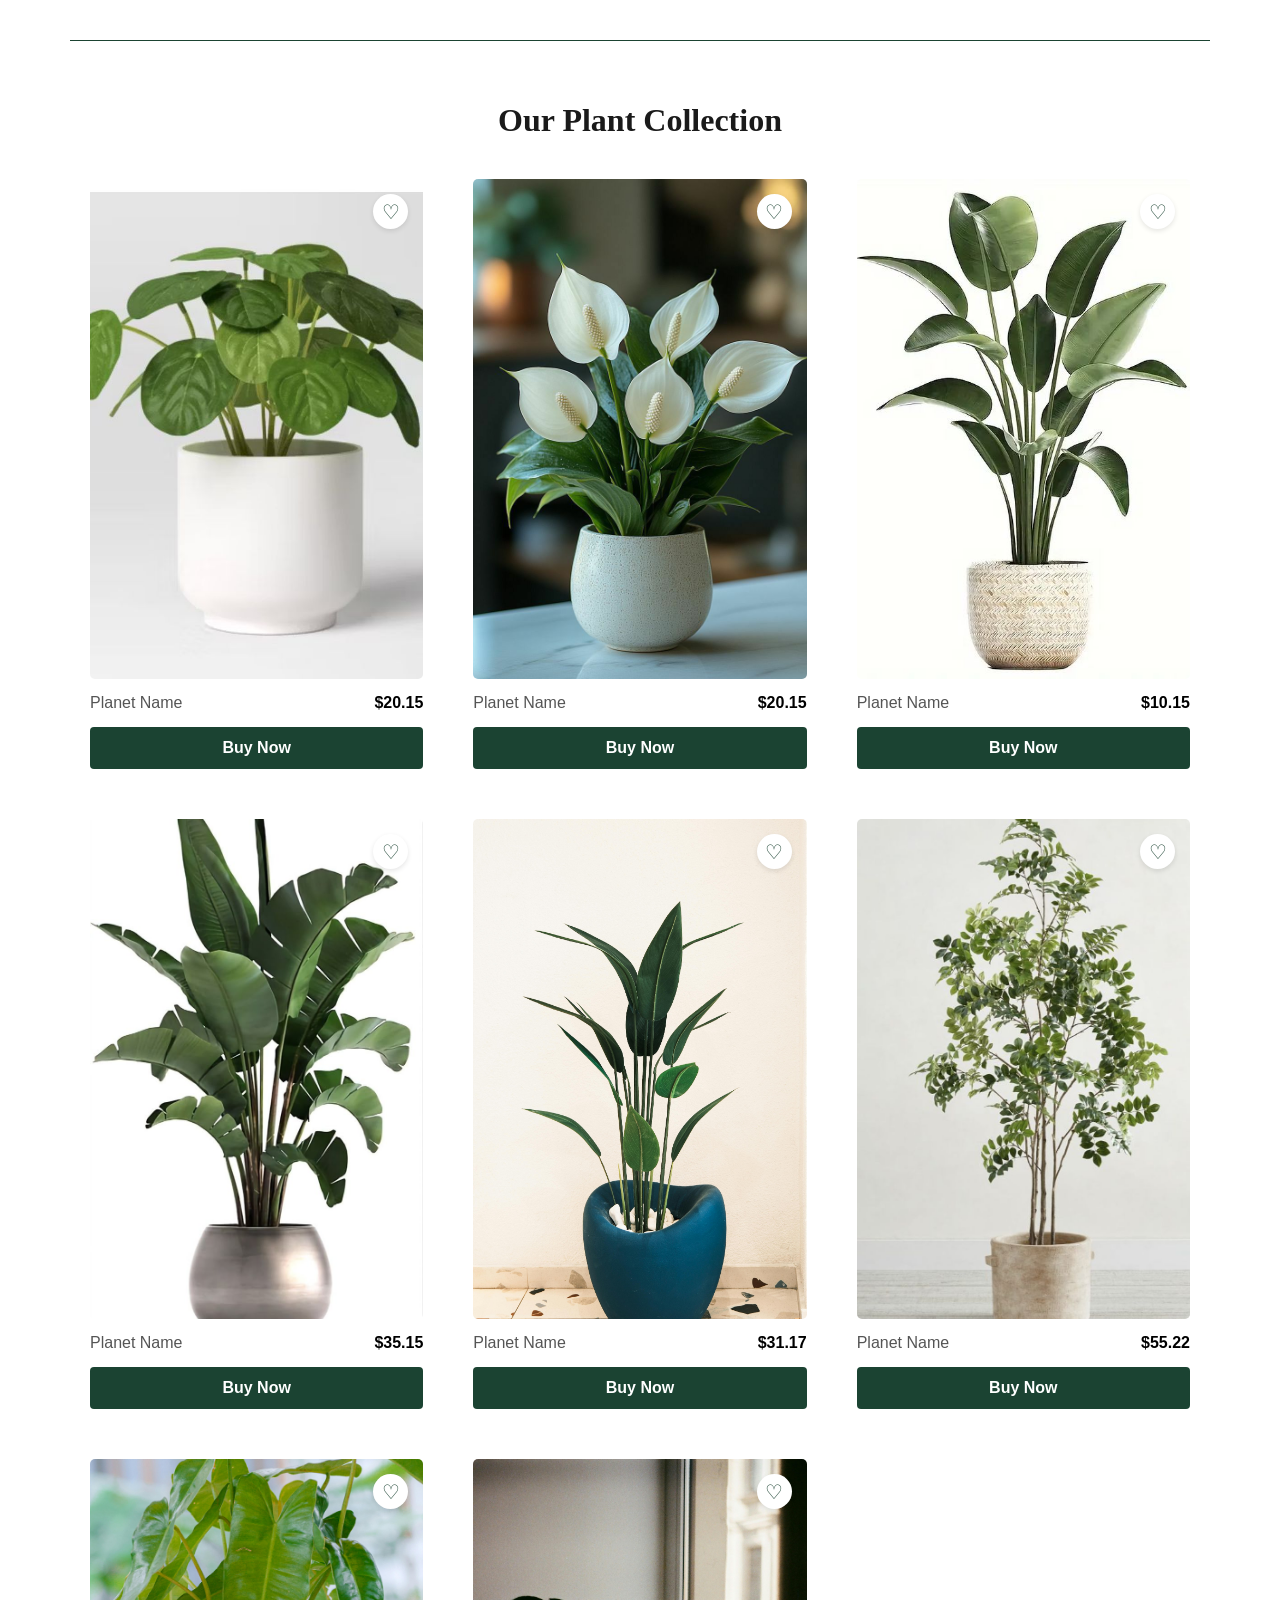
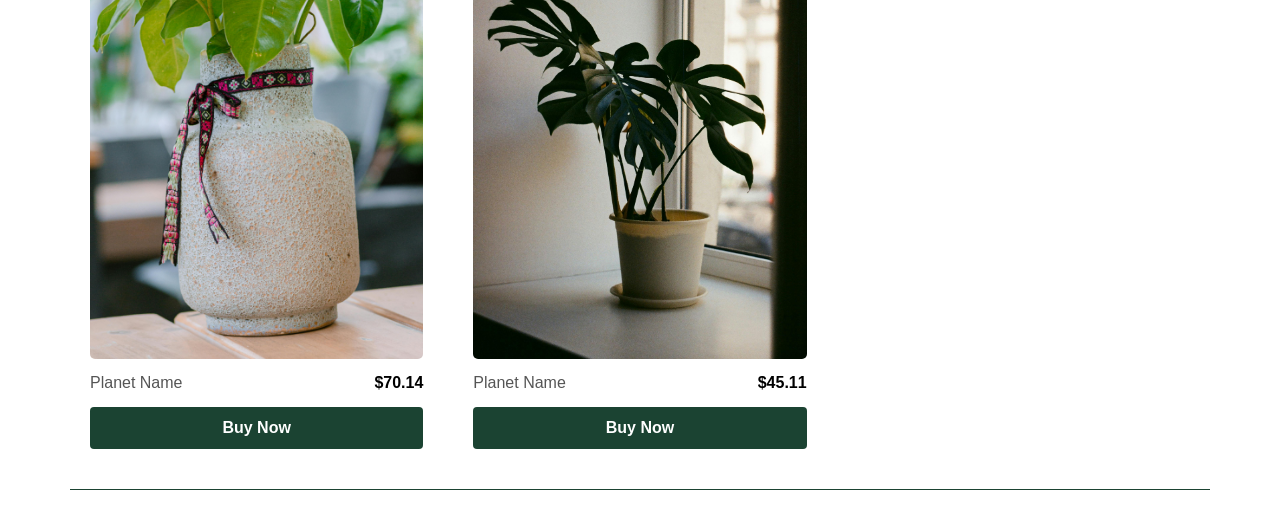
==== all-plants.html @ 33ee334b "BASMALA's part" ====
<!DOCTYPE html>
<html lang="en">
<head>
    <meta charset="UTF-8">
    <meta name="viewport" content="width=device-width, initial-scale=1.0">
    <title>All Plants - Plant Store</title>
    <style>
        body {
            font-family: 'Times New Roman', Times, serif;
            margin: 0;
            padding: 0;
            background-color: #fff;
        }

        
        .container {
            max-width: 1100px;
            margin: 40px auto; 
            padding: 40px 20px;
            border-top: 1px solid #1b4332;
            border-bottom: 1px solid #1b4332;
        }

        .section-title {
            text-align: center;
            font-size: 32px;
            margin-bottom: 40px;
            color: #1a1a1a;
        }

        
        .products-grid {
            display: grid;
            grid-template-columns: repeat(3, 1fr); 
            gap: 50px; 
        }

        .product-card {
            display: flex;
            flex-direction: column;
        }

        .image-box {
    position: relative;
    width: 100%;
    height: 500px; 
    background-color: #f9f9f9;
    border-radius: 5px;
    overflow: hidden;
}

.image-box img {
    width: 100%;
    height: 100%;
    object-fit: cover; 
    object-position: center; 
}

        .heart-icon {
            position: absolute;
            top: 15px;
            right: 15px;
            background: white;
            border-radius: 50%;
            width: 35px;
            height: 35px;
            display: flex;
            align-items: center;
            justify-content: center;
            box-shadow: 0 2px 5px rgba(0,0,0,0.1);
            color: #1b4332;
            text-decoration: none;
            font-size: 20px;
        }

        .info {
            display: flex;
            justify-content: space-between;
            padding: 15px 0;
            font-size: 16px;
            color: #555;
            font-family: Arial, sans-serif;
        }

        .price {
            font-weight: bold;
            color: #000;
        }

        .buy-now {
            background-color: #1b4332;
            color: white;
            text-align: center;
            padding: 12px;
            text-decoration: none;
            border-radius: 4px;
            font-family: Arial, sans-serif;
            font-weight: bold;
            transition: 0.3s;
        }

        .buy-now:hover {
            background-color: #2d5a44;
        }

        
        @media (max-width: 1024px) {
            .products-grid {
                grid-template-columns: repeat(2, 1fr); 
                gap: 30px;
            }
        }

        @media (max-width: 600px) {
            .products-grid {
                grid-template-columns: 1fr; 
            }
        }
    </style>
</head>
<body>

<div class="container">
    <h1 class="section-title">Our Plant Collection</h1>

    <div class="products-grid">
        
        
        <div class="product-card">
            <div class="image-box">
                <img src="Images/download (12).jpg" alt="plant">
                <a href="#" class="heart-icon">♡</a>
            </div>
            <div class="info">
                <span>Planet Name</span>
                <span class="price">$20.15</span>
            </div>
            <a href="#" class="buy-now">Buy Now</a>
        </div>

        <!-- كارت 2 -->
        <div class="product-card">
            <div class="image-box">
                <img src="Images/download (5).jpg" alt="plant">
                <a href="#" class="heart-icon">♡</a>
            </div>
            <div class="info">
                <span>Planet Name</span>
                <span class="price">$20.15</span>
            </div>
            <a href="#" class="buy-now">Buy Now</a>
        </div>

        <!-- كارت 3 -->
        <div class="product-card">
            <div class="image-box">
                <img src="Images/download (1).jpg" alt="plant">
                <a href="#" class="heart-icon">♡</a>
            </div>
            <div class="info">
                <span>Planet Name</span>
                <span class="price">$10.15</span>
            </div>
            <a href="#" class="buy-now">Buy Now</a>
        </div>

        <!-- كارت 4 -->
        <div class="product-card">
            <div class="image-box">
                <img src="Images/download (6).jpg" alt="plant">
                <a href="#" class="heart-icon">♡</a>
            </div>
            <div class="info">
                <span>Planet Name</span>
                <span class="price">$35.15</span>
            </div>
            <a href="#" class="buy-now">Buy Now</a>
        </div>

        <div class="product-card">
            <div class="image-box">
                <img src="Images/pexels-ebahir-32106613 (1).jpg" alt="plant">
                <a href="#" class="heart-icon">♡</a>
            </div>
            <div class="info">
                <span>Planet Name</span>
                <span class="price">$31.17</span>
            </div>
            <a href="#" class="buy-now">Buy Now</a>
        </div>
        <div class="product-card">
            <div class="image-box">
                <img src="Images/download (9).jpg" alt="plant">
                <a href="#" class="heart-icon">♡</a>
            </div>
            <div class="info">
                <span>Planet Name</span>
                <span class="price">$55.22</span>
            </div>
            <a href="#" class="buy-now">Buy Now</a>
        </div>
        <div class="product-card">
            <div class="image-box">
                <img src="Images/pexels-nguy-n-ti-n-th-nh-2150376175-31990201.jpg" alt="plant">
                <a href="#" class="heart-icon">♡</a>
            </div>
            <div class="info">
                <span>Planet Name</span>
                <span class="price">$70.14</span>
            </div>
            <a href="#" class="buy-now">Buy Now</a>
        </div>
        <div class="product-card">
            <div class="image-box">
                <img src="Images/pexels-elgolovchenko-10922365.jpg" alt="plant">
                <a href="#" class="heart-icon">♡</a>
            </div>
            <div class="info">
                <span>Planet Name</span>
                <span class="price">$45.11</span>
            </div>
            <a href="#" class="buy-now">Buy Now</a>
        </div>

    </div>
</div>

</body>
</html>
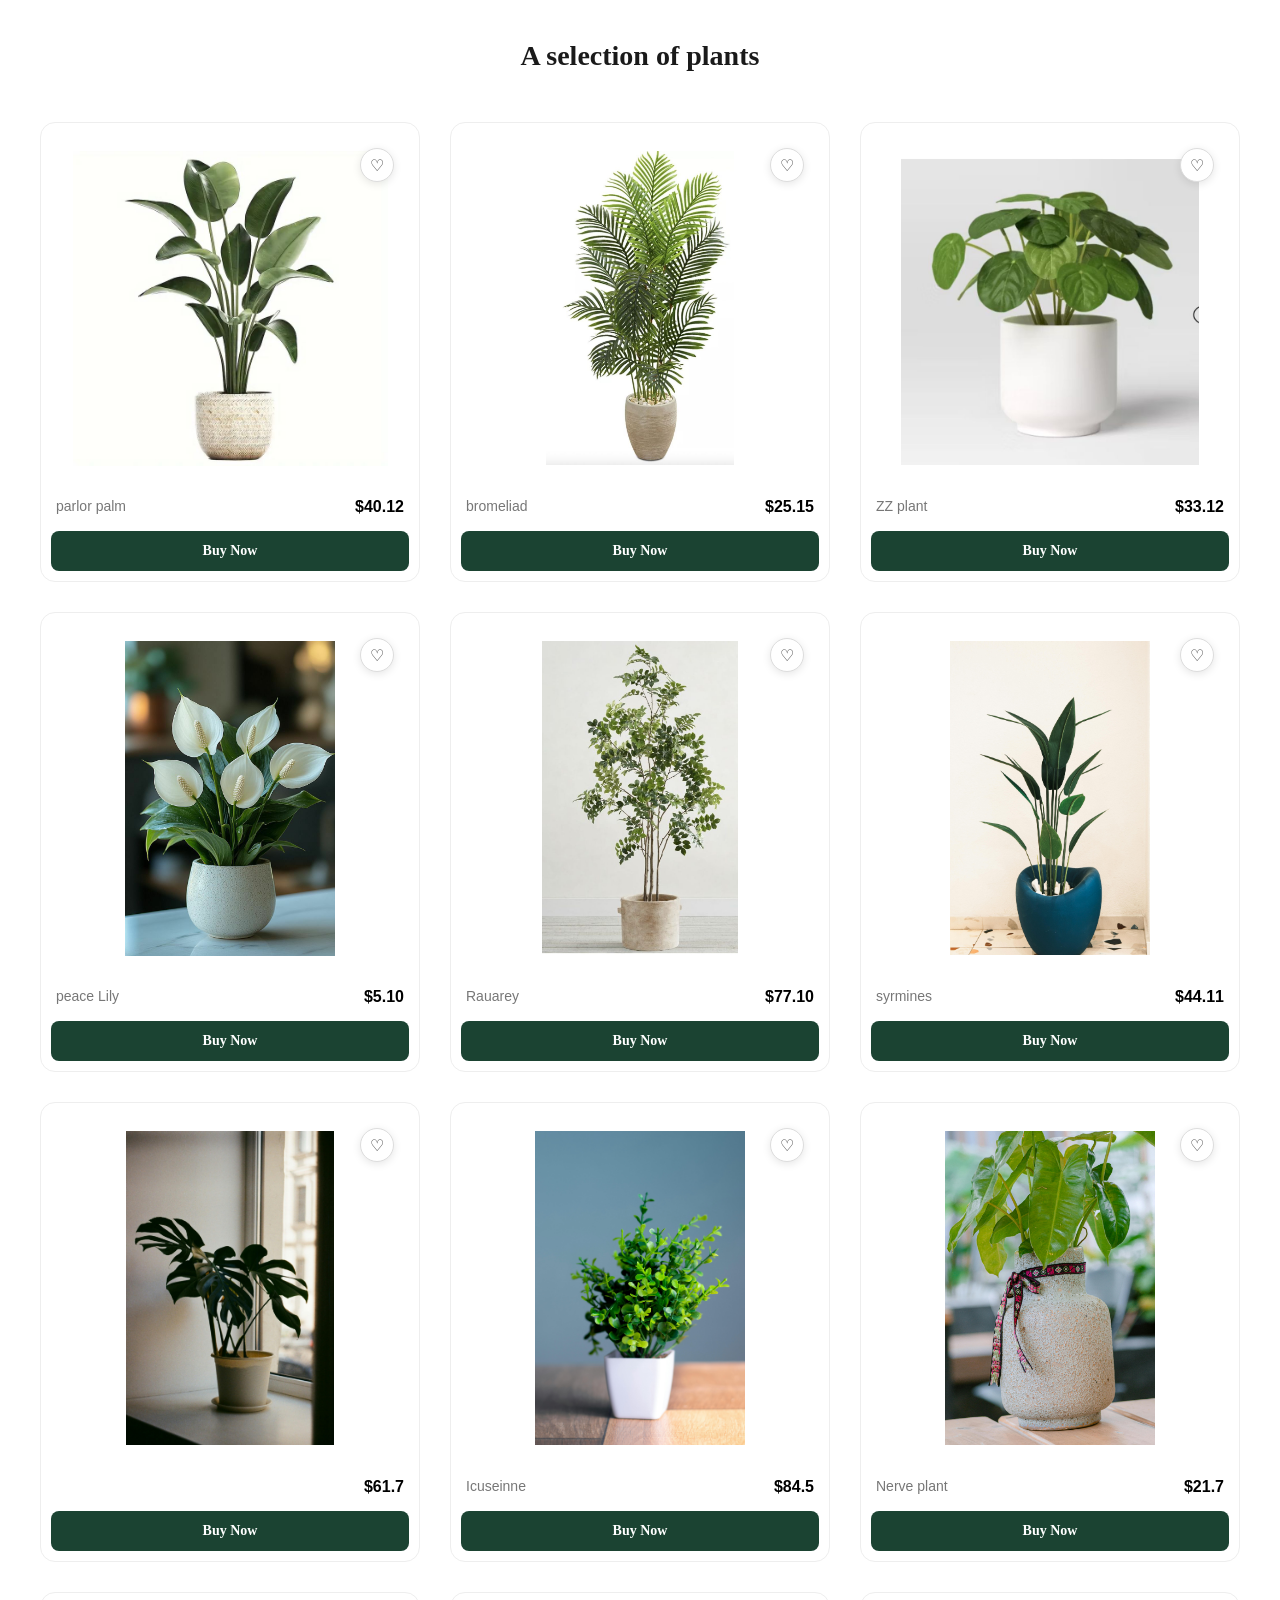
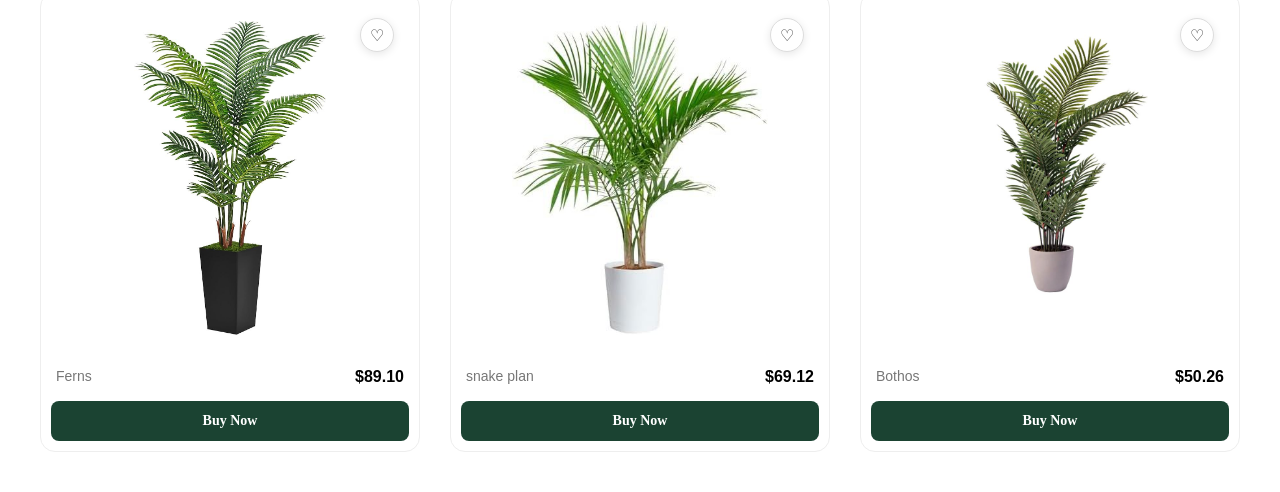
==== commit b263b821: "Plant section" ====
--- a/all-plants.html
+++ b/all-plants.html
@@ -1,60 +1,61 @@
 <!DOCTYPE html>
 <html lang="en">
+
 <head>
     <meta charset="UTF-8">
     <meta name="viewport" content="width=device-width, initial-scale=1.0">
     <title>All Plants - Plant Store</title>
     <style>
-        body {
-            font-family: 'Times New Roman', Times, serif;
-            margin: 0;
-            padding: 0;
-            background-color: #fff;
-        }
-
-        
         .container {
-            max-width: 1100px;
-            margin: 40px auto; 
-            padding: 40px 20px;
-            border-top: 1px solid #1b4332;
-            border-bottom: 1px solid #1b4332;
+            max-width: 1200px;
+            margin: 40px auto;
+            padding: 0 20px;
+            border: none;
         }
 
         .section-title {
             text-align: center;
-            font-size: 32px;
-            margin-bottom: 40px;
+            font-size: 28px;
+            font-weight: bold;
+            margin-bottom: 50px;
             color: #1a1a1a;
         }
 
-        
         .products-grid {
             display: grid;
-            grid-template-columns: repeat(3, 1fr); 
-            gap: 50px; 
+            grid-template-columns: repeat(3, 1fr);
+            gap: 30px;
         }
 
         .product-card {
+            border: 1px solid #eee;
+            border-radius: 15px;
+            overflow: hidden;
             display: flex;
             flex-direction: column;
+            background: #fff;
+            padding: 10px;
+            
+           
         }
 
         .image-box {
-    position: relative;
-    width: 100%;
-    height: 500px; 
-    background-color: #f9f9f9;
-    border-radius: 5px;
-    overflow: hidden;
-}
-
-.image-box img {
-    width: 100%;
-    height: 100%;
-    object-fit: cover; 
-    object-position: center; 
-}
+            position: relative;
+            width: 100%;
+            height: 350px;
+            border-radius: 10px;
+            overflow: hidden;
+            background-color: #fff;
+            display: flex;
+            justify-content: center;
+            align-items: center;
+        }
+
+        .image-box img {
+            max-width: 90%;
+            max-height: 90%;
+            object-fit: contain;
+        }
 
         .heart-icon {
             position: absolute;
@@ -62,168 +63,207 @@
             right: 15px;
             background: white;
             border-radius: 50%;
-            width: 35px;
-            height: 35px;
+            width: 32px;
+            height: 32px;
             display: flex;
             align-items: center;
             justify-content: center;
-            box-shadow: 0 2px 5px rgba(0,0,0,0.1);
-            color: #1b4332;
+            box-shadow: 0 2px 8px rgba(0, 0, 0, 0.1);
+            color: #333;
             text-decoration: none;
-            font-size: 20px;
+            font-size: 16px;
+            border: 1px solid #ddd;
         }
 
         .info {
             display: flex;
             justify-content: space-between;
-            padding: 15px 0;
-            font-size: 16px;
-            color: #555;
+            padding: 15px 5px;
             font-family: Arial, sans-serif;
         }
 
-        .price {
+        .info span {
+            color: #777;
+            font-size: 14px;
+        }
+
+        .info .price {
             font-weight: bold;
             color: #000;
+            font-size: 16px;
         }
 
         .buy-now {
             background-color: #1b4332;
             color: white;
             text-align: center;
-            padding: 12px;
+            padding: 12px 0;
             text-decoration: none;
-            border-radius: 4px;
-            font-family: Arial, sans-serif;
+            border-radius: 8px;
             font-weight: bold;
-            transition: 0.3s;
-        }
-
-        .buy-now:hover {
-            background-color: #2d5a44;
-        }
-
-        
-        @media (max-width: 1024px) {
-            .products-grid {
-                grid-template-columns: repeat(2, 1fr); 
-                gap: 30px;
-            }
-        }
-
-        @media (max-width: 600px) {
-            .products-grid {
-                grid-template-columns: 1fr; 
-            }
+            font-size: 14px;
+            margin-top: auto;
         }
     </style>
 </head>
 <body>
-
-<div class="container">
-    <h1 class="section-title">Our Plant Collection</h1>
+    <div class="container">
+    <h2 class="section-title">A selection of plants</h2>
 
     <div class="products-grid">
+
+        <!-- كارت 1 -->
+        <div class="product-card">
+            <div class="image-box">
+                <img src="Images/download (1).jpg" alt="Money plant">
+                <a href="#" class="heart-icon">♡</a>
+            </div>
+            <div class="info">
+                <span>parlor palm</span>
+                <span class="price">$40.12</span>
+            </div>
+            <a href="#" class="buy-now">Buy Now</a>
+        </div>
+
+        <!-- كارت 2 -->
+        <div class="product-card">
+            <div class="image-box">
+                <img src="Images/download (11).jpg" alt="Areca palm">
+                <a href="#" class="heart-icon">♡</a>
+            </div>
+            <div class="info">
+                <span>bromeliad</span>
+                <span class="price">$25.15</span>
+            </div>
+            <a href="#" class="buy-now">Buy Now</a>
+        </div>
+
+        <!-- كارت 3 -->
+        <div class="product-card">
+            <div class="image-box">
+                <img src="Images/download (12).jpg" alt="Bamboo plant">
+                <a href="#" class="heart-icon">♡</a>
+            </div>
+            <div class="info">
+                <span>ZZ plant</span>
+                <span class="price">$33.12</span>
+            </div>
+            <a href="#" class="buy-now">Buy Now</a>
+        </div>
+
+        <!-- كارت 4 -->
+        <div class="product-card">
+            <div class="image-box">
+                <img src="Images/download (5).jpg" alt="peace lily">
+                <a href="#" class="heart-icon">♡</a>
+            </div>
+            <div class="info">
+                <span>peace Lily</span>
+                <span class="price">$5.10</span>
+            </div>
+            <a href="#" class="buy-now">Buy Now</a>
+        </div>
+
+        <!-- كارت 5 -->
         
-        
-        <div class="product-card">
-            <div class="image-box">
-                <img src="Images/download (12).jpg" alt="plant">
-                <a href="#" class="heart-icon">♡</a>
-            </div>
-            <div class="info">
-                <span>Planet Name</span>
-                <span class="price">$20.15</span>
-            </div>
-            <a href="#" class="buy-now">Buy Now</a>
-        </div>
-
-        <!-- كارت 2 -->
-        <div class="product-card">
-            <div class="image-box">
-                <img src="Images/download (5).jpg" alt="plant">
-                <a href="#" class="heart-icon">♡</a>
-            </div>
-            <div class="info">
-                <span>Planet Name</span>
-                <span class="price">$20.15</span>
-            </div>
-            <a href="#" class="buy-now">Buy Now</a>
-        </div>
-
-        <!-- كارت 3 -->
-        <div class="product-card">
-            <div class="image-box">
-                <img src="Images/download (1).jpg" alt="plant">
-                <a href="#" class="heart-icon">♡</a>
-            </div>
-            <div class="info">
-                <span>Planet Name</span>
-                <span class="price">$10.15</span>
-            </div>
-            <a href="#" class="buy-now">Buy Now</a>
-        </div>
-
-        <!-- كارت 4 -->
-        <div class="product-card">
-            <div class="image-box">
-                <img src="Images/download (6).jpg" alt="plant">
-                <a href="#" class="heart-icon">♡</a>
-            </div>
-            <div class="info">
-                <span>Planet Name</span>
-                <span class="price">$35.15</span>
-            </div>
-            <a href="#" class="buy-now">Buy Now</a>
-        </div>
-
-        <div class="product-card">
-            <div class="image-box">
-                <img src="Images/pexels-ebahir-32106613 (1).jpg" alt="plant">
-                <a href="#" class="heart-icon">♡</a>
-            </div>
-            <div class="info">
-                <span>Planet Name</span>
-                <span class="price">$31.17</span>
-            </div>
-            <a href="#" class="buy-now">Buy Now</a>
-        </div>
-        <div class="product-card">
-            <div class="image-box">
-                <img src="Images/download (9).jpg" alt="plant">
-                <a href="#" class="heart-icon">♡</a>
-            </div>
-            <div class="info">
-                <span>Planet Name</span>
-                <span class="price">$55.22</span>
-            </div>
-            <a href="#" class="buy-now">Buy Now</a>
-        </div>
-        <div class="product-card">
-            <div class="image-box">
-                <img src="Images/pexels-nguy-n-ti-n-th-nh-2150376175-31990201.jpg" alt="plant">
-                <a href="#" class="heart-icon">♡</a>
-            </div>
-            <div class="info">
-                <span>Planet Name</span>
-                <span class="price">$70.14</span>
-            </div>
-            <a href="#" class="buy-now">Buy Now</a>
-        </div>
-        <div class="product-card">
-            <div class="image-box">
-                <img src="Images/pexels-elgolovchenko-10922365.jpg" alt="plant">
-                <a href="#" class="heart-icon">♡</a>
-            </div>
-            <div class="info">
-                <span>Planet Name</span>
-                <span class="price">$45.11</span>
+        <div class="product-card">
+            <div class="image-box">
+                <img src="Images/download (9).jpg" alt="Ferns">
+                <a href="#" class="heart-icon">♡</a>
+            </div>
+            <div class="info">
+                <span>Rauarey</span>
+                <span class="price">$77.10</span>
+            </div>
+            <a href="#" class="buy-now">Buy Now</a>
+        </div>
+        <!-- كارت 6 -->
+        <div class="product-card">
+            <div class="image-box">
+                <img src="Images/pexels-ebahir-32106613 (1).jpg" alt="Ferns">
+                <a href="#" class="heart-icon">♡</a>
+            </div>
+            <div class="info">
+                <span>syrmines</span>
+                <span class="price">$44.11</span>
+            </div>
+            <a href="#" class="buy-now">Buy Now</a>
+        </div>
+        <!-- كارت7 -->
+        <div class="product-card">
+            <div class="image-box">
+                <img src="Images/pexels-elgolovchenko-10922365.jpg" alt="Ferns">
+                <a href="#" class="heart-icon">♡</a>
+            </div>
+            <div class="info">
+                <span></span>
+                <span class="price">$61.7</span>
+            </div>
+            <a href="#" class="buy-now">Buy Now</a>
+        </div>
+        <!-- كارت8 -->
+        <div class="product-card">
+            <div class="image-box">
+                <img src="Images/pexels-mysara-hassan-116278479-30661701.jpg" alt="Ferns">
+                <a href="#" class="heart-icon">♡</a>
+            </div>
+            <div class="info">
+                <span>Icuseinne</span>
+                <span class="price">$84.5</span>
+            </div>
+            <a href="#" class="buy-now">Buy Now</a>
+        </div>
+        <!-- كارت 9 -->
+        <div class="product-card">
+            <div class="image-box">
+                <img src="Images/pexels-nguy-n-ti-n-th-nh-2150376175-31990201.jpg" alt="Ferns">
+                <a href="#" class="heart-icon">♡</a>
+            </div>
+            <div class="info">
+                <span>Nerve plant</span>
+                <span class="price">$21.7</span>
+            </div>
+            <a href="#" class="buy-now">Buy Now</a>
+        </div>
+        <!-- كارت 10 -->
+        <div class="product-card">
+            <div class="image-box">
+                <img src="Images/ASTIDY Artificial Palm Tree 5FT - Fake Tree with Black Tall Planter - Faux Tropical Areca Floor Plant in Pot - Artificial Silk Plant for Home Office Living Room Decor Indoor.jpg" alt="Ferns">
+                <a href="#" class="heart-icon">♡</a>
+            </div>
+            <div class="info">
+                <span>Ferns</span>
+                <span class="price">$89.10</span>
+            </div>
+            <a href="#" class="buy-now">Buy Now</a>
+        </div>
+        <!-- كارت 11 -->
+        <div class="product-card">
+            <div class="image-box">
+                <img src="Images/Costa Farms Majesty Palm Live Plant, Spring Decor, Giftable Plant Item, Indoor and Outdoor Live Palm Tree, Potted in Natural Pot, Tropical Patio, 3-4 Feet Tall.jpg" alt="Ferns">
+                <a href="#" class="heart-icon">♡</a>
+            </div>
+            <div class="info">
+                <span>snake plan</span>
+                <span class="price">$69.12</span>
+            </div>
+            <a href="#" class="buy-now">Buy Now</a>
+        </div>
+        <!-- كارت 6 -->
+        <div class="product-card">
+            <div class="image-box">
+                <img src="Images/download (8).jpg" alt="Bothos">
+                <a href="#" class="heart-icon">♡</a>
+            </div>
+            <div class="info">
+                <span>Bothos</span>
+                <span class="price">$50.26</span>
             </div>
             <a href="#" class="buy-now">Buy Now</a>
         </div>
 
     </div>
+
 </div>
-
 </body>
 </html>
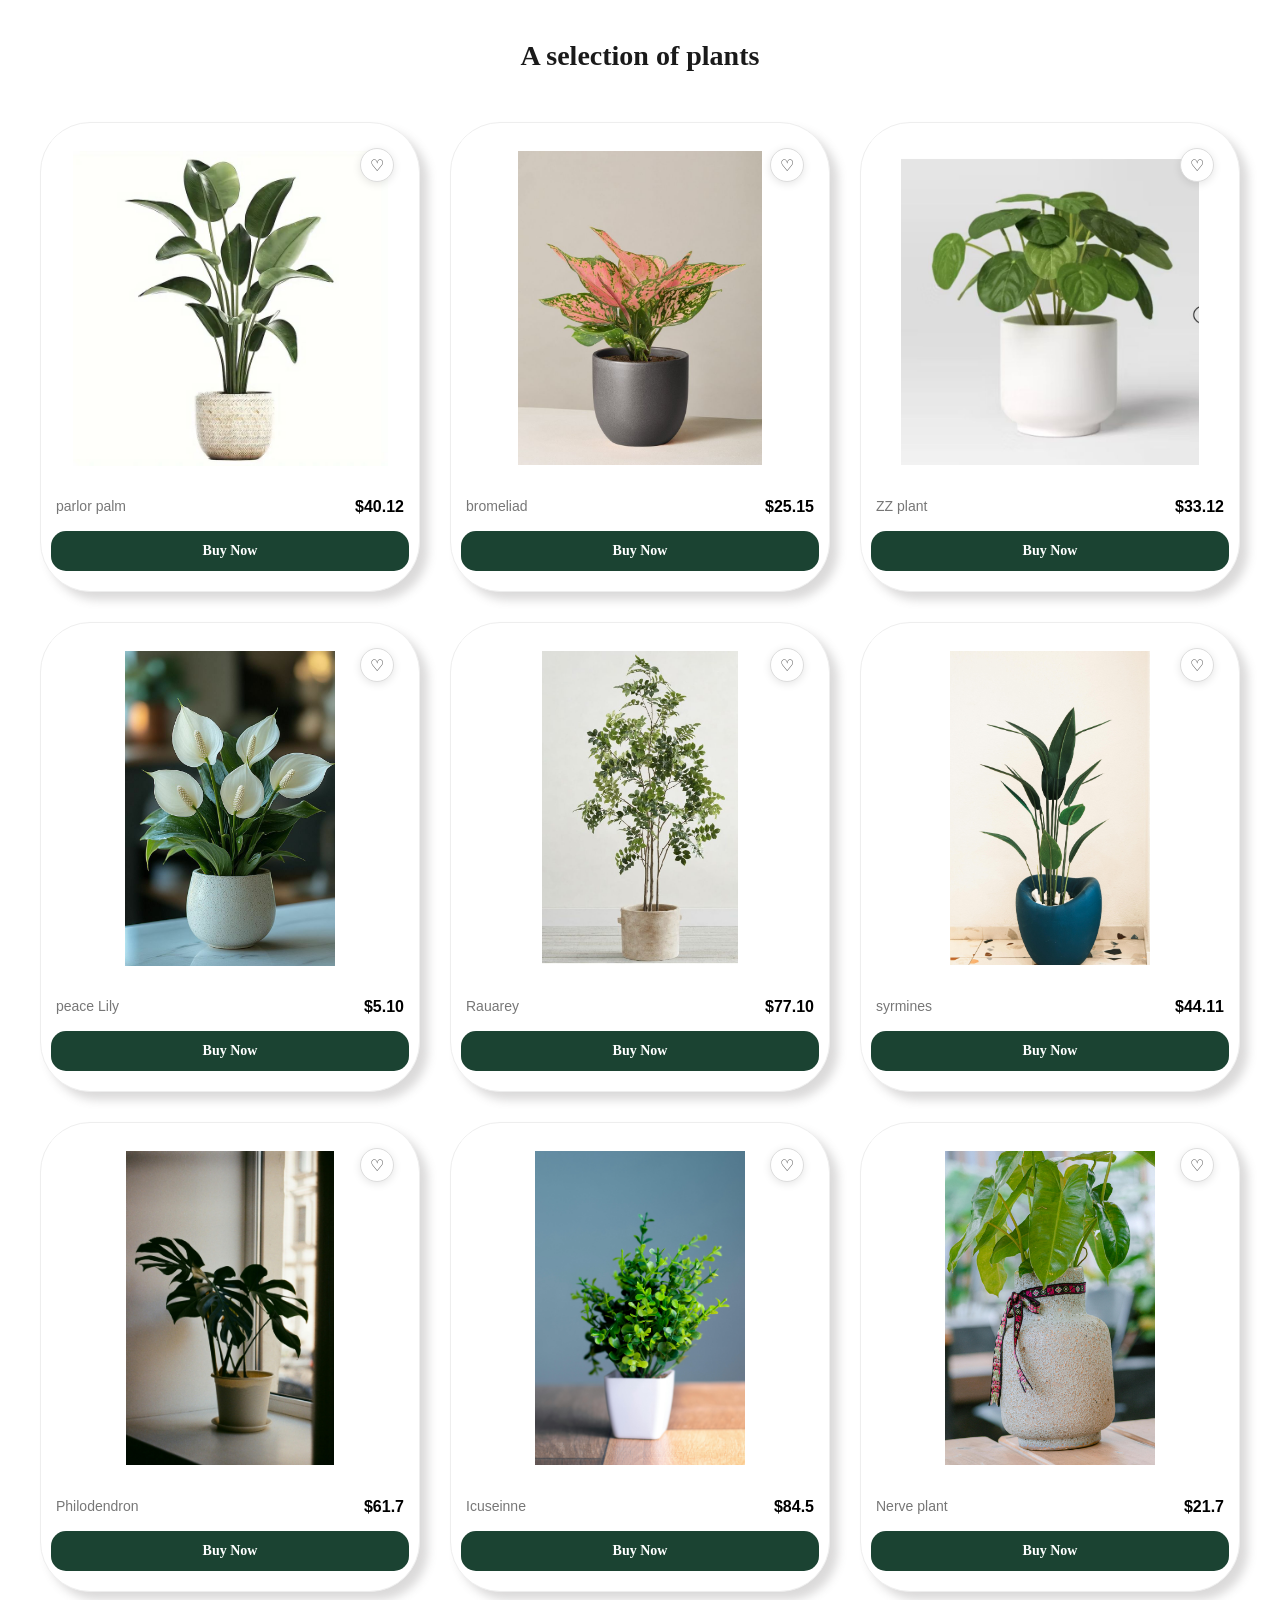
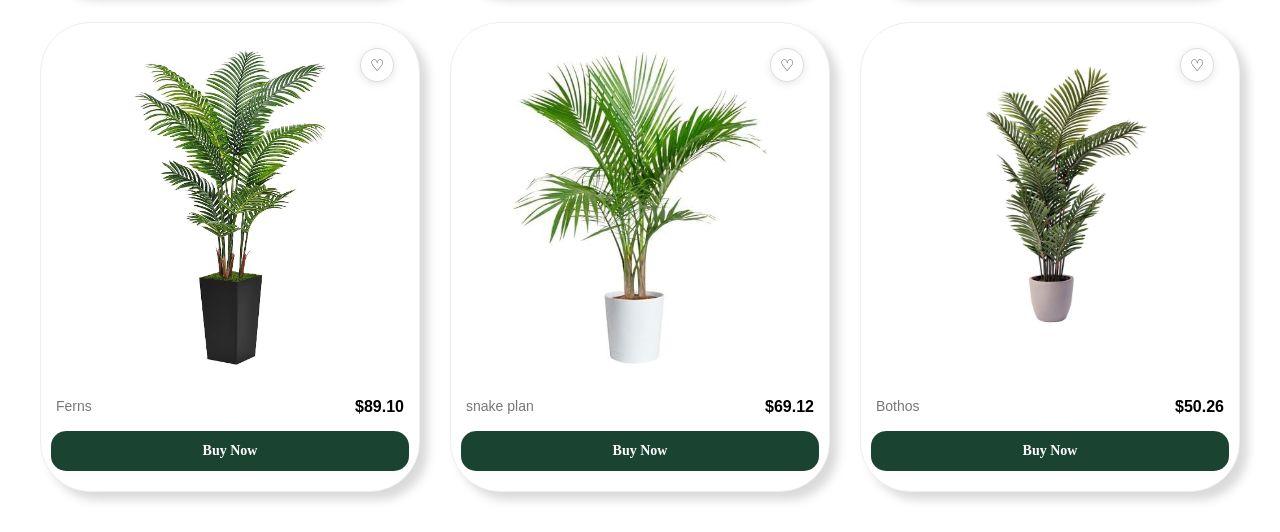
==== commit 8ec85690: "Handling the heart reaction" ====
--- a/all-plants.html
+++ b/all-plants.html
@@ -4,266 +4,168 @@
 <head>
     <meta charset="UTF-8">
     <meta name="viewport" content="width=device-width, initial-scale=1.0">
-    <title>All Plants - Plant Store</title>
-    <style>
-        .container {
-            max-width: 1200px;
-            margin: 40px auto;
-            padding: 0 20px;
-            border: none;
-        }
+    <title>Greenora</title>
+    <link rel="icon" type="Images/png" href="Images/logo2.png">
+    <link rel="stylesheet" href="CSS/See-all.css">
 
-        .section-title {
-            text-align: center;
-            font-size: 28px;
-            font-weight: bold;
-            margin-bottom: 50px;
-            color: #1a1a1a;
-        }
+</head>
 
-        .products-grid {
-            display: grid;
-            grid-template-columns: repeat(3, 1fr);
-            gap: 30px;
-        }
-
-        .product-card {
-            border: 1px solid #eee;
-            border-radius: 15px;
-            overflow: hidden;
-            display: flex;
-            flex-direction: column;
-            background: #fff;
-            padding: 10px;
-            
-           
-        }
-
-        .image-box {
-            position: relative;
-            width: 100%;
-            height: 350px;
-            border-radius: 10px;
-            overflow: hidden;
-            background-color: #fff;
-            display: flex;
-            justify-content: center;
-            align-items: center;
-        }
-
-        .image-box img {
-            max-width: 90%;
-            max-height: 90%;
-            object-fit: contain;
-        }
-
-        .heart-icon {
-            position: absolute;
-            top: 15px;
-            right: 15px;
-            background: white;
-            border-radius: 50%;
-            width: 32px;
-            height: 32px;
-            display: flex;
-            align-items: center;
-            justify-content: center;
-            box-shadow: 0 2px 8px rgba(0, 0, 0, 0.1);
-            color: #333;
-            text-decoration: none;
-            font-size: 16px;
-            border: 1px solid #ddd;
-        }
-
-        .info {
-            display: flex;
-            justify-content: space-between;
-            padding: 15px 5px;
-            font-family: Arial, sans-serif;
-        }
-
-        .info span {
-            color: #777;
-            font-size: 14px;
-        }
-
-        .info .price {
-            font-weight: bold;
-            color: #000;
-            font-size: 16px;
-        }
-
-        .buy-now {
-            background-color: #1b4332;
-            color: white;
-            text-align: center;
-            padding: 12px 0;
-            text-decoration: none;
-            border-radius: 8px;
-            font-weight: bold;
-            font-size: 14px;
-            margin-top: auto;
-        }
-    </style>
-</head>
 <body>
     <div class="container">
-    <h2 class="section-title">A selection of plants</h2>
+        <h2 class="section-title">A selection of plants</h2>
 
-    <div class="products-grid">
+        <div class="products-grid">
 
-        <!-- كارت 1 -->
-        <div class="product-card">
-            <div class="image-box">
-                <img src="Images/download (1).jpg" alt="Money plant">
-                <a href="#" class="heart-icon">♡</a>
+            <div class="product-card">
+                <div class="image-box">
+                    <img src="Images/download (1).jpg" alt="Money plant">
+                    <a href="#" class="heart-icon">♡</a>
+                </div>
+                <div class="info">
+                    <span>parlor palm</span>
+                    <span class="price">$40.12</span>
+                </div>
+                <a href="#" class="buy-now">Buy Now</a>
             </div>
-            <div class="info">
-                <span>parlor palm</span>
-                <span class="price">$40.12</span>
+
+            <div class="product-card">
+                <div class="image-box">
+                    <img src="Images/photo_6043938053098769749_y.jpg" alt="Areca palm">
+                    <a href="#" class="heart-icon">♡</a>
+                </div>
+                <div class="info">
+                    <span>bromeliad</span>
+                    <span class="price">$25.15</span>
+                </div>
+                <a href="#" class="buy-now">Buy Now</a>
             </div>
-            <a href="#" class="buy-now">Buy Now</a>
-        </div>
 
-        <!-- كارت 2 -->
-        <div class="product-card">
-            <div class="image-box">
-                <img src="Images/download (11).jpg" alt="Areca palm">
-                <a href="#" class="heart-icon">♡</a>
+            <div class="product-card">
+                <div class="image-box">
+                    <img src="Images/download (12).jpg" alt="Bamboo plant">
+                    <a href="#" class="heart-icon">♡</a>
+                </div>
+                <div class="info">
+                    <span>ZZ plant</span>
+                    <span class="price">$33.12</span>
+                </div>
+                <a href="#" class="buy-now">Buy Now</a>
             </div>
-            <div class="info">
-                <span>bromeliad</span>
-                <span class="price">$25.15</span>
+
+            <div class="product-card">
+                <div class="image-box">
+                    <img src="Images/download (5).jpg" alt="peace lily">
+                    <a href="#" class="heart-icon">♡</a>
+                </div>
+                <div class="info">
+                    <span>peace Lily</span>
+                    <span class="price">$5.10</span>
+                </div>
+                <a href="#" class="buy-now">Buy Now</a>
             </div>
-            <a href="#" class="buy-now">Buy Now</a>
-        </div>
 
-        <!-- كارت 3 -->
-        <div class="product-card">
-            <div class="image-box">
-                <img src="Images/download (12).jpg" alt="Bamboo plant">
-                <a href="#" class="heart-icon">♡</a>
+            <div class="product-card">
+                <div class="image-box">
+                    <img src="Images/download (9).jpg" alt="Ferns">
+                    <a href="#" class="heart-icon">♡</a>
+                </div>
+                <div class="info">
+                    <span>Rauarey</span>
+                    <span class="price">$77.10</span>
+                </div>
+                <a href="#" class="buy-now">Buy Now</a>
             </div>
-            <div class="info">
-                <span>ZZ plant</span>
-                <span class="price">$33.12</span>
+
+            <div class="product-card">
+                <div class="image-box">
+                    <img src="Images/pexels-ebahir-32106613 (1).jpg" alt="Ferns">
+                    <a href="#" class="heart-icon">♡</a>
+                </div>
+                <div class="info">
+                    <span>syrmines</span>
+                    <span class="price">$44.11</span>
+                </div>
+                <a href="#" class="buy-now">Buy Now</a>
             </div>
-            <a href="#" class="buy-now">Buy Now</a>
-        </div>
 
-        <!-- كارت 4 -->
-        <div class="product-card">
-            <div class="image-box">
-                <img src="Images/download (5).jpg" alt="peace lily">
-                <a href="#" class="heart-icon">♡</a>
+            <div class="product-card">
+                <div class="image-box">
+                    <img src="Images/pexels-elgolovchenko-10922365.jpg" alt="Ferns">
+                    <a href="#" class="heart-icon">♡</a>
+                </div>
+                <div class="info">
+                    <span>Philodendron</span>
+                    <span class="price">$61.7</span>
+                </div>
+                <a href="#" class="buy-now">Buy Now</a>
             </div>
-            <div class="info">
-                <span>peace Lily</span>
-                <span class="price">$5.10</span>
+
+            <div class="product-card">
+                <div class="image-box">
+                    <img src="Images/pexels-mysara-hassan-116278479-30661701.jpg" alt="Ferns">
+                    <a href="#" class="heart-icon">♡</a>
+                </div>
+                <div class="info">
+                    <span>Icuseinne</span>
+                    <span class="price">$84.5</span>
+                </div>
+                <a href="#" class="buy-now">Buy Now</a>
             </div>
-            <a href="#" class="buy-now">Buy Now</a>
-        </div>
 
-        <!-- كارت 5 -->
-        
-        <div class="product-card">
-            <div class="image-box">
-                <img src="Images/download (9).jpg" alt="Ferns">
-                <a href="#" class="heart-icon">♡</a>
+            <div class="product-card">
+                <div class="image-box">
+                    <img src="Images/pexels-nguy-n-ti-n-th-nh-2150376175-31990201.jpg" alt="Ferns">
+                    <a href="#" class="heart-icon">♡</a>
+                </div>
+                <div class="info">
+                    <span>Nerve plant</span>
+                    <span class="price">$21.7</span>
+                </div>
+                <a href="#" class="buy-now">Buy Now</a>
             </div>
-            <div class="info">
-                <span>Rauarey</span>
-                <span class="price">$77.10</span>
+
+            <div class="product-card">
+                <div class="image-box">
+                    <img src="Images/ASTIDY Artificial Palm Tree 5FT - Fake Tree with Black Tall Planter - Faux Tropical Areca Floor Plant in Pot - Artificial Silk Plant for Home Office Living Room Decor Indoor.jpg"
+                        alt="Ferns">
+                    <a href="#" class="heart-icon">♡</a>
+                </div>
+                <div class="info">
+                    <span>Ferns</span>
+                    <span class="price">$89.10</span>
+                </div>
+                <a href="#" class="buy-now">Buy Now</a>
             </div>
-            <a href="#" class="buy-now">Buy Now</a>
-        </div>
-        <!-- كارت 6 -->
-        <div class="product-card">
-            <div class="image-box">
-                <img src="Images/pexels-ebahir-32106613 (1).jpg" alt="Ferns">
-                <a href="#" class="heart-icon">♡</a>
+
+            <div class="product-card">
+                <div class="image-box">
+                    <img src="Images/Costa Farms Majesty Palm Live Plant, Spring Decor, Giftable Plant Item, Indoor and Outdoor Live Palm Tree, Potted in Natural Pot, Tropical Patio, 3-4 Feet Tall.jpg"
+                        alt="Ferns">
+                    <a href="#" class="heart-icon">♡</a>
+                </div>
+                <div class="info">
+                    <span>snake plan</span>
+                    <span class="price">$69.12</span>
+                </div>
+                <a href="#" class="buy-now">Buy Now</a>
             </div>
-            <div class="info">
-                <span>syrmines</span>
-                <span class="price">$44.11</span>
+
+            <div class="product-card">
+                <div class="image-box">
+                    <img src="Images/download (8).jpg" alt="Bothos">
+                    <a href="#" class="heart-icon">♡</a>
+                </div>
+                <div class="info">
+                    <span>Bothos</span>
+                    <span class="price">$50.26</span>
+                </div>
+                <a href="#" class="buy-now">Buy Now</a>
             </div>
-            <a href="#" class="buy-now">Buy Now</a>
-        </div>
-        <!-- كارت7 -->
-        <div class="product-card">
-            <div class="image-box">
-                <img src="Images/pexels-elgolovchenko-10922365.jpg" alt="Ferns">
-                <a href="#" class="heart-icon">♡</a>
-            </div>
-            <div class="info">
-                <span></span>
-                <span class="price">$61.7</span>
-            </div>
-            <a href="#" class="buy-now">Buy Now</a>
-        </div>
-        <!-- كارت8 -->
-        <div class="product-card">
-            <div class="image-box">
-                <img src="Images/pexels-mysara-hassan-116278479-30661701.jpg" alt="Ferns">
-                <a href="#" class="heart-icon">♡</a>
-            </div>
-            <div class="info">
-                <span>Icuseinne</span>
-                <span class="price">$84.5</span>
-            </div>
-            <a href="#" class="buy-now">Buy Now</a>
-        </div>
-        <!-- كارت 9 -->
-        <div class="product-card">
-            <div class="image-box">
-                <img src="Images/pexels-nguy-n-ti-n-th-nh-2150376175-31990201.jpg" alt="Ferns">
-                <a href="#" class="heart-icon">♡</a>
-            </div>
-            <div class="info">
-                <span>Nerve plant</span>
-                <span class="price">$21.7</span>
-            </div>
-            <a href="#" class="buy-now">Buy Now</a>
-        </div>
-        <!-- كارت 10 -->
-        <div class="product-card">
-            <div class="image-box">
-                <img src="Images/ASTIDY Artificial Palm Tree 5FT - Fake Tree with Black Tall Planter - Faux Tropical Areca Floor Plant in Pot - Artificial Silk Plant for Home Office Living Room Decor Indoor.jpg" alt="Ferns">
-                <a href="#" class="heart-icon">♡</a>
-            </div>
-            <div class="info">
-                <span>Ferns</span>
-                <span class="price">$89.10</span>
-            </div>
-            <a href="#" class="buy-now">Buy Now</a>
-        </div>
-        <!-- كارت 11 -->
-        <div class="product-card">
-            <div class="image-box">
-                <img src="Images/Costa Farms Majesty Palm Live Plant, Spring Decor, Giftable Plant Item, Indoor and Outdoor Live Palm Tree, Potted in Natural Pot, Tropical Patio, 3-4 Feet Tall.jpg" alt="Ferns">
-                <a href="#" class="heart-icon">♡</a>
-            </div>
-            <div class="info">
-                <span>snake plan</span>
-                <span class="price">$69.12</span>
-            </div>
-            <a href="#" class="buy-now">Buy Now</a>
-        </div>
-        <!-- كارت 6 -->
-        <div class="product-card">
-            <div class="image-box">
-                <img src="Images/download (8).jpg" alt="Bothos">
-                <a href="#" class="heart-icon">♡</a>
-            </div>
-            <div class="info">
-                <span>Bothos</span>
-                <span class="price">$50.26</span>
-            </div>
-            <a href="#" class="buy-now">Buy Now</a>
+
         </div>
 
     </div>
+    <script src="JS/heartReact.js"></script>
+</body>
 
-</div>
-</body>
 </html>
--- a/CSS/See-all.css
+++ b/CSS/See-all.css
@@ -0,0 +1,100 @@
+.container {
+    max-width: 1200px;
+    margin: 40px auto;
+    padding: 0 20px;
+    border: none;
+    
+}
+
+.section-title {
+    text-align: center;
+    font-size: 28px;
+    font-weight: bold;
+    margin-bottom: 50px;
+    color: #1a1a1a;
+}
+
+.products-grid {
+    display: grid;
+    grid-template-columns: repeat(3, 1fr);
+    gap: 30px;
+}
+
+.product-card {
+    border: 1px solid #eee;
+    border-radius: 15px;
+    overflow: hidden;
+    display: flex;
+    flex-direction: column;
+    background: #fff;
+    padding: 10px;
+    border-radius: 50px;
+    box-shadow: 8px 8px 10px  rgba(105, 103, 103, 0.244);
+}
+
+.image-box {
+    position: relative;
+    width: 100%;
+    height: 350px;
+    border-radius: 10px;
+    overflow: hidden;
+    background-color: #fff;
+    display: flex;
+    justify-content: center;
+    align-items: center;
+}
+
+.image-box img {
+    max-width: 90%;
+    max-height: 90%;
+    object-fit: contain;
+}
+
+.heart-icon {
+    position: absolute;
+    top: 15px;
+    right: 15px;
+    background: white;
+    border-radius: 50%;
+    width: 32px;
+    height: 32px;
+    display: flex;
+    align-items: center;
+    justify-content: center;
+    box-shadow: 0 2px 8px rgba(0, 0, 0, 0.1);
+    color: #333;
+    text-decoration: none;
+    font-size: 16px;
+    border: 1px solid #ddd;
+}
+
+.info {
+    display: flex;
+    justify-content: space-between;
+    padding: 15px 5px;
+    font-family: Arial, sans-serif;
+}
+
+.info span {
+    color: #777;
+    font-size: 14px;
+}
+
+.info .price {
+    font-weight: bold;
+    color: #000;
+    font-size: 16px;
+}
+
+.buy-now {
+    background-color: #1b4332;
+    color: white;
+    text-align: center;
+    padding: 12px 0;
+    text-decoration: none;
+    border-radius: 15px;
+    font-weight: bold;
+    font-size: 14px;
+    margin-top: auto;
+    margin-bottom: 10px;
+}
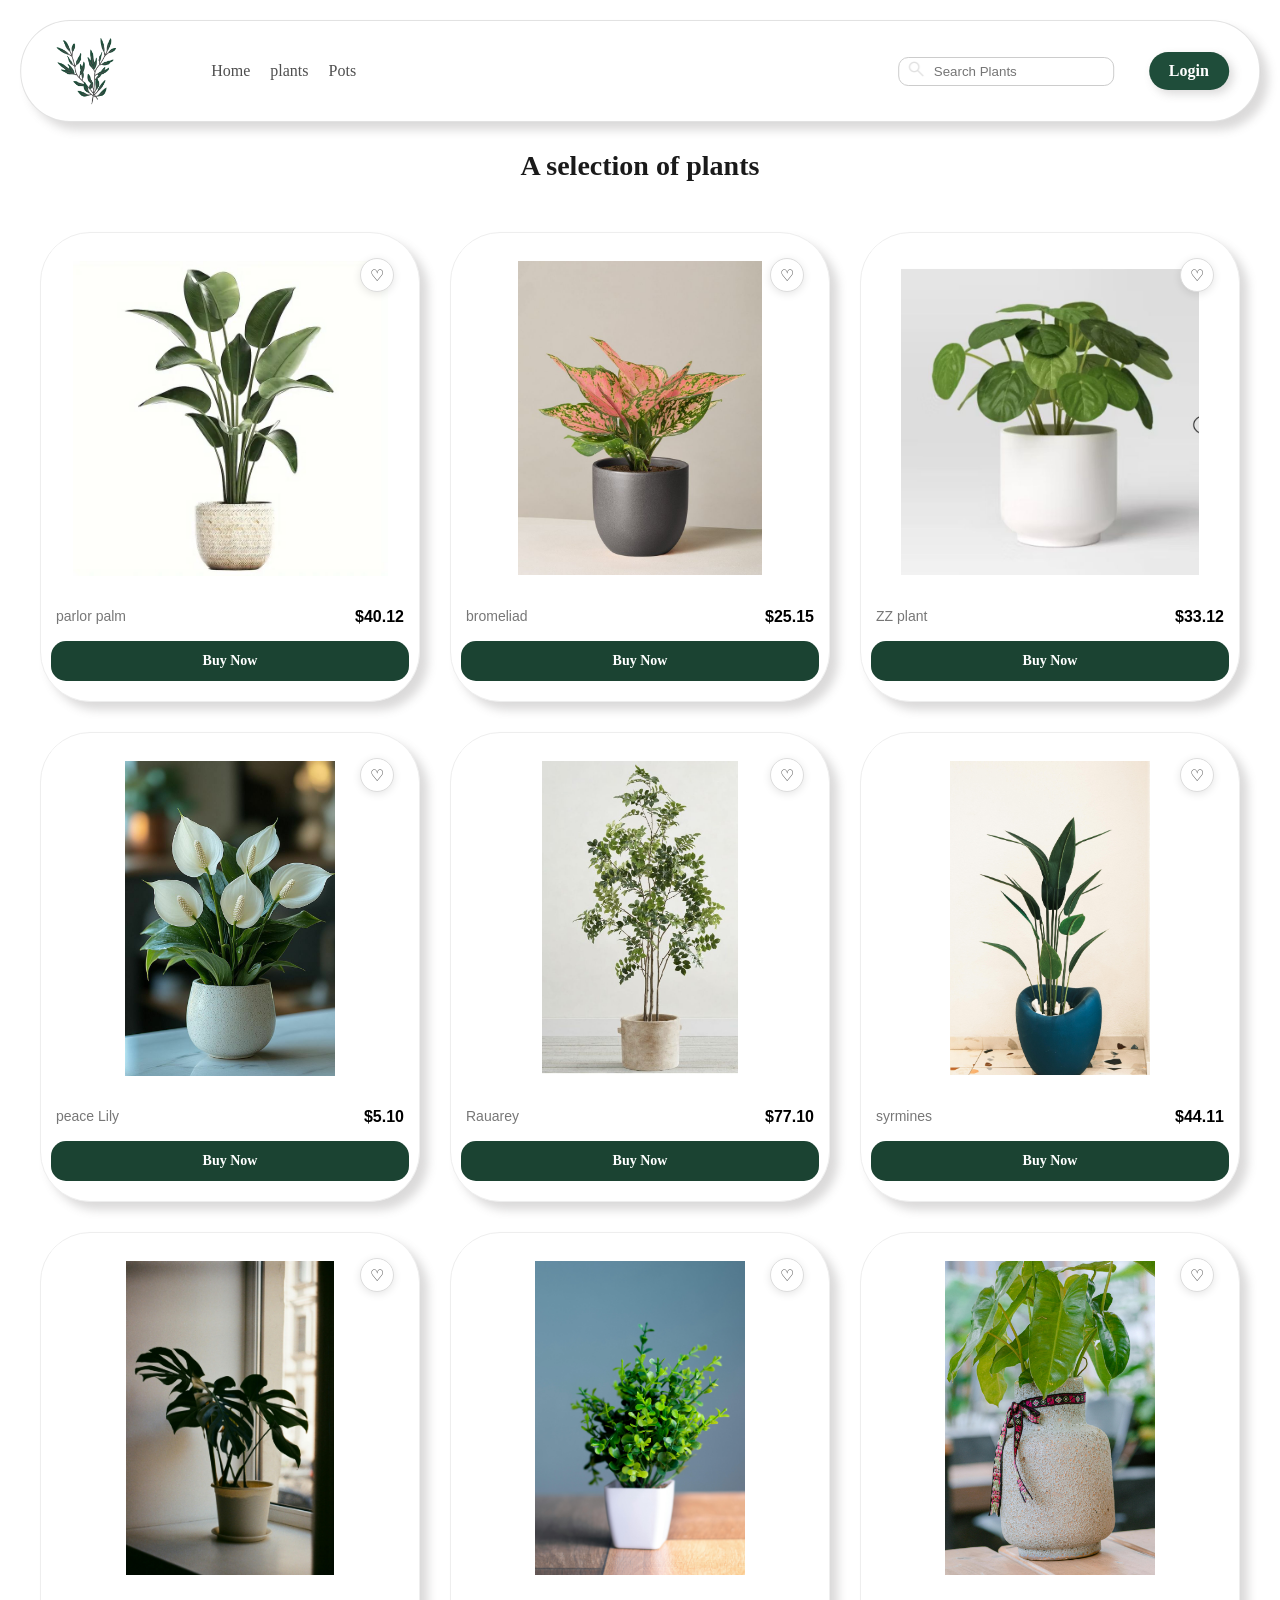
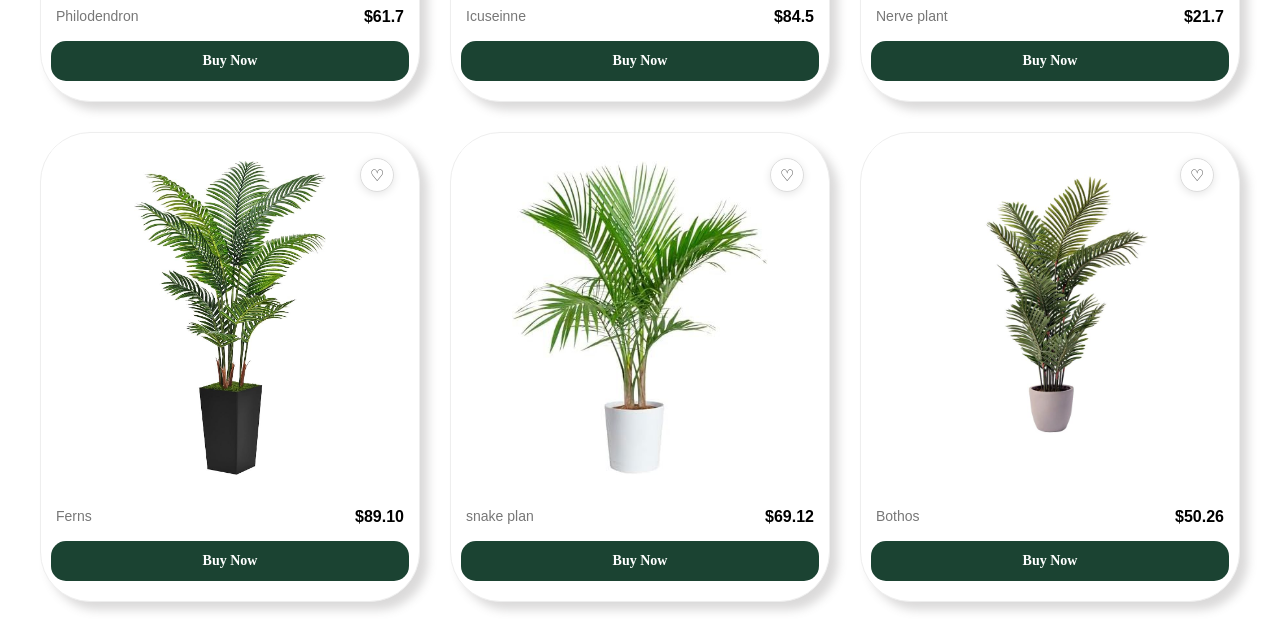
==== commit 72e716b0: "Styling navbar" ====
--- a/all-plants.html
+++ b/all-plants.html
@@ -11,6 +11,28 @@
 </head>
 
 <body>
+    <header class="header">
+
+        <nav class="nav-bar">
+            <img src="Images/Logo.png" alt="Greenora  Logo " class="logo">
+            <div class="links">
+                <ul class="links-list">
+                    <li><a href="#Home">Home</a></li>
+                    <li><a href="#plants">plants</a></li>
+                    <li><a href="#pots">Pots</a></li>
+                </ul>
+            </div>
+            <div class="actions">
+                <div class="search-box">
+                    <label for="search" class="visually-hidden" hidden>Search</label>
+                    <input type="search" id="search" placeholder="Search Plants">
+                    <span class="icon"><img src="Images/search icon .png" alt="Search icon"></span>
+                </div>
+                <a href="Login.html" class="login-btn">Login</a>
+            </div>
+        </nav>
+    </header>
+    
     <div class="container">
         <h2 class="section-title">A selection of plants</h2>
 
@@ -165,6 +187,8 @@
         </div>
 
     </div>
+
+    <script src="JS/scroll.js"></script>
     <script src="JS/heartReact.js"></script>
 </body>
 
--- a/CSS/See-all.css
+++ b/CSS/See-all.css
@@ -1,6 +1,148 @@
+a {
+    text-decoration: none;
+}
+
+ul {
+    list-style: none;
+}
+
+header {
+    color: #1e1e1e;
+    border: 1px solid #4f4f4f2a;
+    position: fixed;
+    width: 92%;
+    top: 20px;
+    left: 50%;
+    transform: translateX(-50%);
+    padding: 15px 30px;
+    border-radius: 50px;
+    box-shadow: 8px 8px 10px rgba(105, 103, 103, 0.244);
+    z-index: 1000;
+    background-color: white;
+    transition: all 0.4s ease-in-out;
+}
+
+.header.scrolled {
+    background-color: #1f4d3ad4;
+    box-shadow: 0 4px 10px rgba(0, 0, 0, 0.1);
+    padding: 5px 0;
+    top: 0%;
+    margin-top: 0px;
+    width: 100%;
+    border-radius: 0%;
+}
+
+.header.scrolled .login-btn{
+    display: inline-block;
+    color: #1f4d3a;
+    background-color: white;
+    font-weight: bold;
+    border-radius: 20px;
+    padding: 10px 20px;
+    box-shadow: 4px 4px 10px rgba(105, 103, 103, 0.244);
+    transition: 0.3s;
+    cursor: pointer;
+    margin-right: 5px;
+}
+
+.header.scrolled .login-btn:hover{
+    background-color: whitesmoke;
+}
+.header.scrolled .links-list li a {
+    color: white;
+}
+
+.header.scrolled .logo {
+    width: 50px;
+    height: auto;
+    margin-right: 20px;
+}
+
+.nav-bar {
+    display: flex;
+    align-items: center;
+    justify-content: flex-start;
+    width: 100%;
+    gap: 30px;
+}
+
+.links .links-list {
+    display: flex;
+    gap: 20px;
+}
+
+
+.logo {
+    width: 70px;
+    height: auto;
+    margin-right: 20px;
+}
+
+.search-box {
+    position: relative;
+}
+
+.search-box input {
+    padding: 6px 10px 6px 35px;
+    border-radius: 10px;
+    border: 1px solid #ccc;
+    margin-right: 20px;
+}
+
+.search-box input:focus {
+    border: 2px solid #1f4d3a;
+    box-shadow: 0 0 6px rgba(31, 77, 58, 0.4);
+    outline: none;
+}
+
+.search-box .icon {
+    position: absolute;
+    left: 10px;
+    top: 50%;
+    transform: translateY(-50%);
+}
+
+.search-box .icon img {
+    width: 16px;
+    opacity: 0.6;
+}
+
+.actions {
+    margin-left: auto;
+    display: flex;
+    align-items: center;
+    gap: 15px;
+}
+
+.login-btn {
+    display: inline-block;
+    color: white;
+    background-color: #1f4d3a;
+    font-weight: bold;
+    border-radius: 20px;
+    padding: 10px 20px;
+    box-shadow: 4px 4px 10px rgba(105, 103, 103, 0.244);
+    transition: 0.3s;
+    cursor: pointer;
+}
+
+.actions .login-btn:hover{
+    background-color: #163a2b;
+    transform: translateY(-2px);
+}
+
+.links .links-list li a {
+    color: #4f4f4f;
+    transition: 0.3s;
+}
+
+.links .links-list li a:hover {
+    color: #1f4d3a;
+}
+
 .container {
     max-width: 1200px;
-    margin: 40px auto;
+    margin: 150px auto 40px;
     padding: 0 20px;
     border: none;
     
